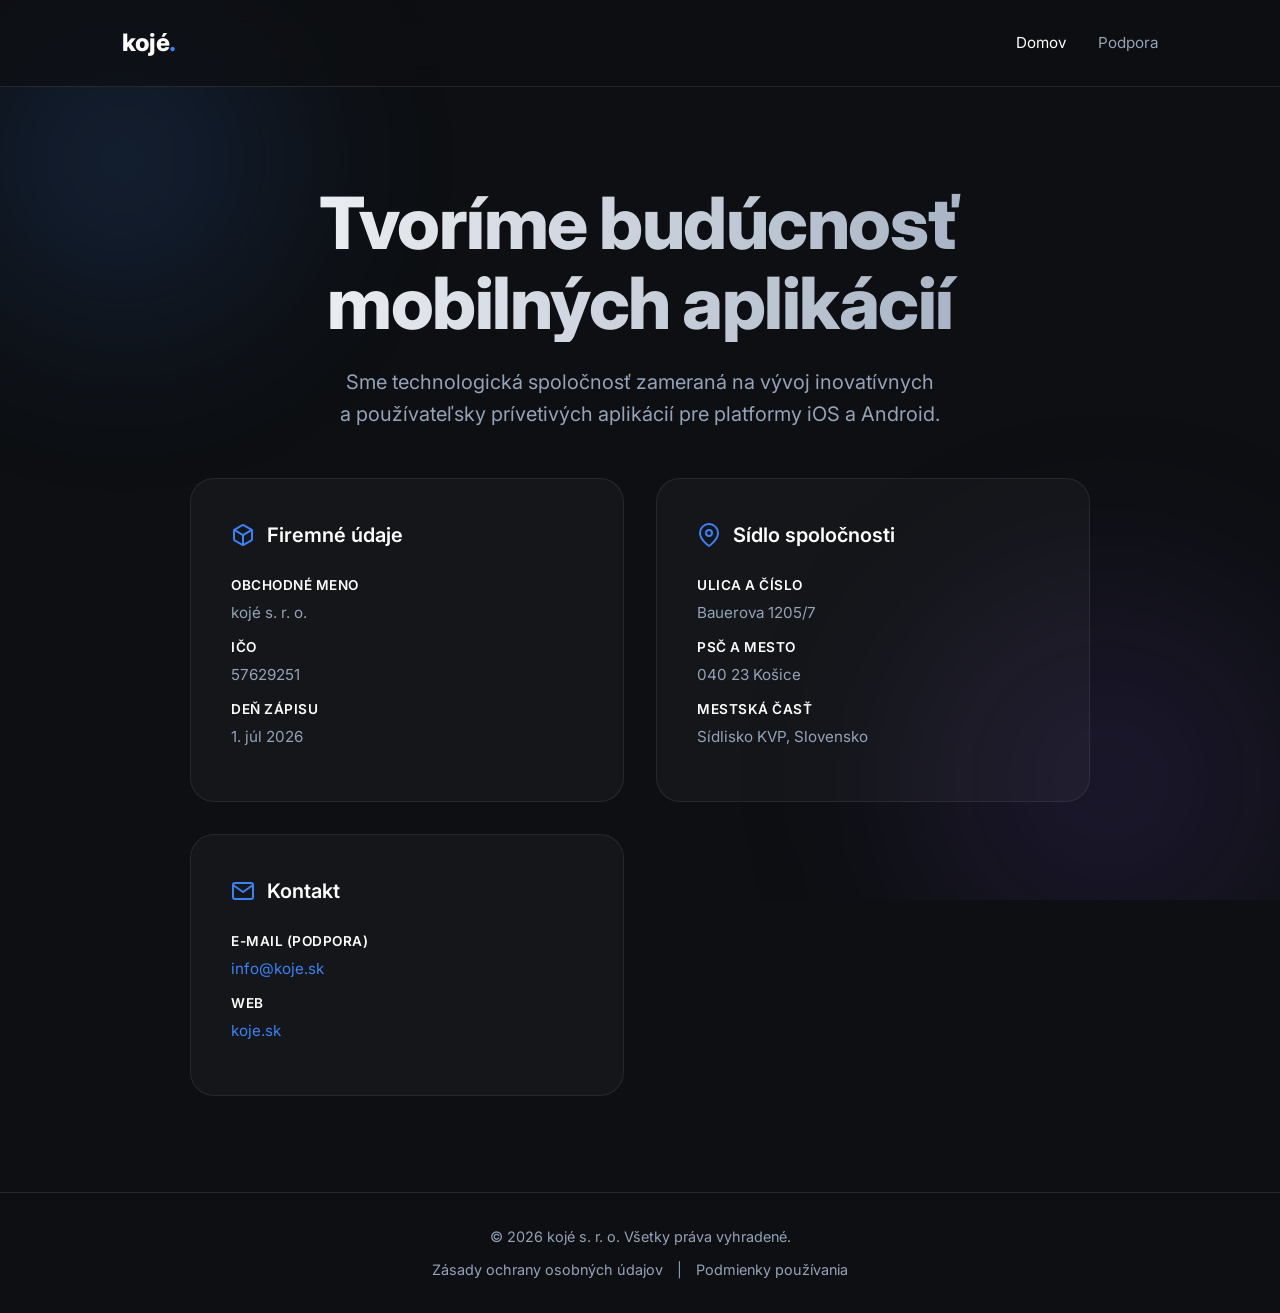
==== index.html @ fcf08380 "Initial commit with landing page and legal documents" ====
<!DOCTYPE html>
<html lang="sk">
<head>
    <meta charset="UTF-8">
    <meta name="viewport" content="width=device-width, initial-scale=1.0">
    <title>kojé s.r.o. | Vývoj inovatívnych mobilných aplikácií</title>
    <meta name="description" content="Sme technologická spoločnosť zameraná na vývoj inovatívnych mobilných aplikácií.">
    <link rel="stylesheet" href="css/style.css">
</head>
<body>
    <div class="bg-gradients">
        <div class="gradient-blob blob-1"></div>
        <div class="gradient-blob blob-2"></div>
    </div>

    <nav>
        <div class="container nav-content">
            <a href="/" class="logo">kojé<span>.</span></a>
            <div class="nav-links">
                <a href="/" class="active">Domov</a>
                <a href="support.html">Podpora</a>
            </div>
        </div>
    </nav>

    <main>
        <div class="container">
            <div class="hero">
                <h1>Tvoríme budúcnosť<br>mobilných aplikácií</h1>
                <p>Sme technologická spoločnosť zameraná na vývoj inovatívnych a používateľsky prívetivých aplikácií pre platformy iOS a Android.</p>
            </div>

            <div class="info-grid">
                <div class="glass-card">
                    <h3>
                        <svg width="24" height="24" viewBox="0 0 24 24" fill="none" stroke="currentColor" stroke-width="2" stroke-linecap="round" stroke-linejoin="round"><path d="M21 16V8a2 2 0 0 0-1-1.73l-7-4a2 2 0 0 0-2 0l-7 4A2 2 0 0 0 3 8v8a2 2 0 0 0 1 1.73l7 4a2 2 0 0 0 2 0l7-4A2 2 0 0 0 21 16z"></path><polyline points="3.27 6.96 12 12.01 20.73 6.96"></polyline><line x1="12" y1="22.08" x2="12" y2="12"></line></svg>
                        Firemné údaje
                    </h3>
                    <p><strong>Obchodné meno</strong> kojé s. r. o.</p>
                    <p><strong>IČO</strong> 57629251</p>
                    <p><strong>Deň zápisu</strong> 1. júl 2026</p>
                </div>

                <div class="glass-card">
                    <h3>
                        <svg width="24" height="24" viewBox="0 0 24 24" fill="none" stroke="currentColor" stroke-width="2" stroke-linecap="round" stroke-linejoin="round"><path d="M21 10c0 7-9 13-9 13s-9-6-9-13a9 9 0 0 1 18 0z"></path><circle cx="12" cy="10" r="3"></circle></svg>
                        Sídlo spoločnosti
                    </h3>
                    <p><strong>Ulica a číslo</strong> Bauerova 1205/7</p>
                    <p><strong>PSČ a mesto</strong> 040 23 Košice</p>
                    <p><strong>Mestská časť</strong> Sídlisko KVP, Slovensko</p>
                </div>

                <div class="glass-card">
                    <h3>
                        <svg width="24" height="24" viewBox="0 0 24 24" fill="none" stroke="currentColor" stroke-width="2" stroke-linecap="round" stroke-linejoin="round"><path d="M4 4h16c1.1 0 2 .9 2 2v12c0 1.1-.9 2-2 2H4c-1.1 0-2-.9-2-2V6c0-1.1.9-2 2-2z"></path><polyline points="22,6 12,13 2,6"></polyline></svg>
                        Kontakt
                    </h3>
                    <p><strong>E-mail (Podpora)</strong> <a href="mailto:info@koje.sk">info@koje.sk</a></p>
                    <p><strong>Web</strong> <a href="https://koje.sk">koje.sk</a></p>
                </div>
            </div>
        </div>
    </main>

    <footer>
        <div class="container">
            <p>&copy; 2026 kojé s. r. o. Všetky práva vyhradené.</p>
            <p style="margin-top: 10px;">
                <a href="privacy-policy.html" style="color: var(--text-muted); text-decoration: none; margin: 0 10px;">Zásady ochrany osobných údajov</a> | 
                <a href="terms-of-service.html" style="color: var(--text-muted); text-decoration: none; margin: 0 10px;">Podmienky používania</a>
            </p>
        </div>
    </footer>
</body>
</html>
---- css/style.css ----
@import url('https://fonts.googleapis.com/css2?family=Inter:wght@300;400;600;800&display=swap');

:root {
  --bg-color: #0d0f12;
  --text-color: #f1f5f9;
  --text-muted: #94a3b8;
  --primary-color: #3b82f6;
  --primary-hover: #2563eb;
  --card-bg: rgba(255, 255, 255, 0.03);
  --card-border: rgba(255, 255, 255, 0.08);
  --glass-bg: rgba(13, 15, 18, 0.7);
  --glass-border: rgba(255, 255, 255, 0.1);
}

* {
  margin: 0;
  padding: 0;
  box-sizing: border-box;
}

body {
  font-family: 'Inter', sans-serif;
  background-color: var(--bg-color);
  color: var(--text-color);
  line-height: 1.6;
  min-height: 100vh;
  display: flex;
  flex-direction: column;
  overflow-x: hidden;
  position: relative;
}

/* Background Gradients */
.bg-gradients {
  position: fixed;
  top: 0;
  left: 0;
  width: 100vw;
  height: 100vh;
  z-index: -1;
  overflow: hidden;
  pointer-events: none;
}

.gradient-blob {
  position: absolute;
  filter: blur(80px);
  opacity: 0.5;
  border-radius: 50%;
  animation: float 15s infinite ease-in-out alternate;
}

.blob-1 {
  top: -10%;
  left: -10%;
  width: 500px;
  height: 500px;
  background: radial-gradient(circle, rgba(59,130,246,0.4) 0%, rgba(13,15,18,0) 70%);
}

.blob-2 {
  bottom: -20%;
  right: -10%;
  width: 600px;
  height: 600px;
  background: radial-gradient(circle, rgba(139,92,246,0.3) 0%, rgba(13,15,18,0) 70%);
  animation-delay: -5s;
}

@keyframes float {
  0% { transform: translate(0, 0) scale(1); }
  50% { transform: translate(30px, 50px) scale(1.1); }
  100% { transform: translate(-20px, 20px) scale(0.9); }
}

/* Navigation */
nav {
  position: sticky;
  top: 0;
  z-index: 100;
  background: var(--glass-bg);
  backdrop-filter: blur(12px);
  -webkit-backdrop-filter: blur(12px);
  border-bottom: 1px solid var(--glass-border);
  padding: 1.5rem 0;
}

.container {
  width: 100%;
  max-width: 1100px;
  margin: 0 auto;
  padding: 0 2rem;
}

.nav-content {
  display: flex;
  justify-content: space-between;
  align-items: center;
}

.logo {
  font-size: 1.5rem;
  font-weight: 800;
  color: #fff;
  text-decoration: none;
  letter-spacing: -0.5px;
}

.logo span {
  color: var(--primary-color);
}

.nav-links {
  display: flex;
  gap: 2rem;
}

.nav-links a {
  color: var(--text-muted);
  text-decoration: none;
  font-size: 0.95rem;
  font-weight: 400;
  transition: color 0.3s ease;
}

.nav-links a:hover,
.nav-links a.active {
  color: #fff;
}

/* Main Content */
main {
  flex: 1;
  display: flex;
  flex-direction: column;
  justify-content: center;
  align-items: center;
  padding: 6rem 0;
  text-align: center;
}

.hero h1 {
  font-size: 4.5rem;
  font-weight: 800;
  line-height: 1.1;
  margin-bottom: 1.5rem;
  letter-spacing: -1.5px;
  background: linear-gradient(to right, #fff, #94a3b8);
  -webkit-background-clip: text;
  -webkit-text-fill-color: transparent;
  animation: fadeUp 0.8s ease forwards;
  opacity: 0;
  transform: translateY(20px);
}

.hero p {
  font-size: 1.25rem;
  color: var(--text-muted);
  max-width: 600px;
  margin: 0 auto 3rem auto;
  animation: fadeUp 0.8s ease 0.2s forwards;
  opacity: 0;
  transform: translateY(20px);
}

@keyframes fadeUp {
  to {
    opacity: 1;
    transform: translateY(0);
  }
}

/* Glass Cards */
.info-grid {
  display: grid;
  grid-template-columns: repeat(auto-fit, minmax(300px, 1fr));
  gap: 2rem;
  width: 100%;
  max-width: 900px;
  margin: 0 auto;
  animation: fadeUp 0.8s ease 0.4s forwards;
  opacity: 0;
  transform: translateY(20px);
}

.glass-card {
  background: var(--card-bg);
  backdrop-filter: blur(16px);
  -webkit-backdrop-filter: blur(16px);
  border: 1px solid var(--card-border);
  border-radius: 24px;
  padding: 2.5rem;
  text-align: left;
  transition: transform 0.3s ease, border-color 0.3s ease;
}

.glass-card:hover {
  transform: translateY(-5px);
  border-color: rgba(255, 255, 255, 0.2);
}

.glass-card h3 {
  font-size: 1.25rem;
  font-weight: 600;
  margin-bottom: 1.5rem;
  color: #fff;
  display: flex;
  align-items: center;
  gap: 0.75rem;
}

.glass-card h3 svg {
  color: var(--primary-color);
}

.glass-card p {
  color: var(--text-muted);
  margin-bottom: 0.75rem;
  font-size: 0.95rem;
  display: flex;
  flex-direction: column;
}

.glass-card p strong {
  color: #fff;
  font-weight: 600;
  font-size: 0.85rem;
  text-transform: uppercase;
  letter-spacing: 0.5px;
  margin-bottom: 0.25rem;
}

.glass-card a {
  color: var(--primary-color);
  text-decoration: none;
  transition: color 0.3s;
}

.glass-card a:hover {
  color: #60a5fa;
}

/* Document Pages (Privacy, Terms, Support) */
.document-content {
  max-width: 800px;
  margin: 0 auto;
  text-align: left;
  padding: 4rem 2rem;
  background: var(--card-bg);
  backdrop-filter: blur(16px);
  -webkit-backdrop-filter: blur(16px);
  border: 1px solid var(--card-border);
  border-radius: 24px;
  animation: fadeUp 0.6s ease forwards;
}

.document-content h1 {
  font-size: 2.5rem;
  margin-bottom: 1rem;
  color: #fff;
}

.document-content .last-updated {
  color: var(--text-muted);
  font-size: 0.9rem;
  margin-bottom: 3rem;
  display: block;
}

.document-content h2 {
  font-size: 1.5rem;
  color: #fff;
  margin: 2.5rem 0 1rem 0;
}

.document-content p, .document-content li {
  color: var(--text-muted);
  margin-bottom: 1rem;
  font-size: 1.05rem;
}

.document-content ul {
  padding-left: 1.5rem;
  margin-bottom: 1.5rem;
}

.document-content a {
  color: var(--primary-color);
  text-decoration: none;
}

.document-content a:hover {
  text-decoration: underline;
}

/* Footer */
footer {
  text-align: center;
  padding: 2rem 0;
  border-top: 1px solid var(--glass-border);
  color: var(--text-muted);
  font-size: 0.9rem;
  margin-top: auto;
}

/* Responsive */
@media (max-width: 768px) {
  .hero h1 { font-size: 3rem; }
  .nav-links { display: none; } /* Could add a hamburger, but simple for now */
  .info-grid { grid-template-columns: 1fr; }
}
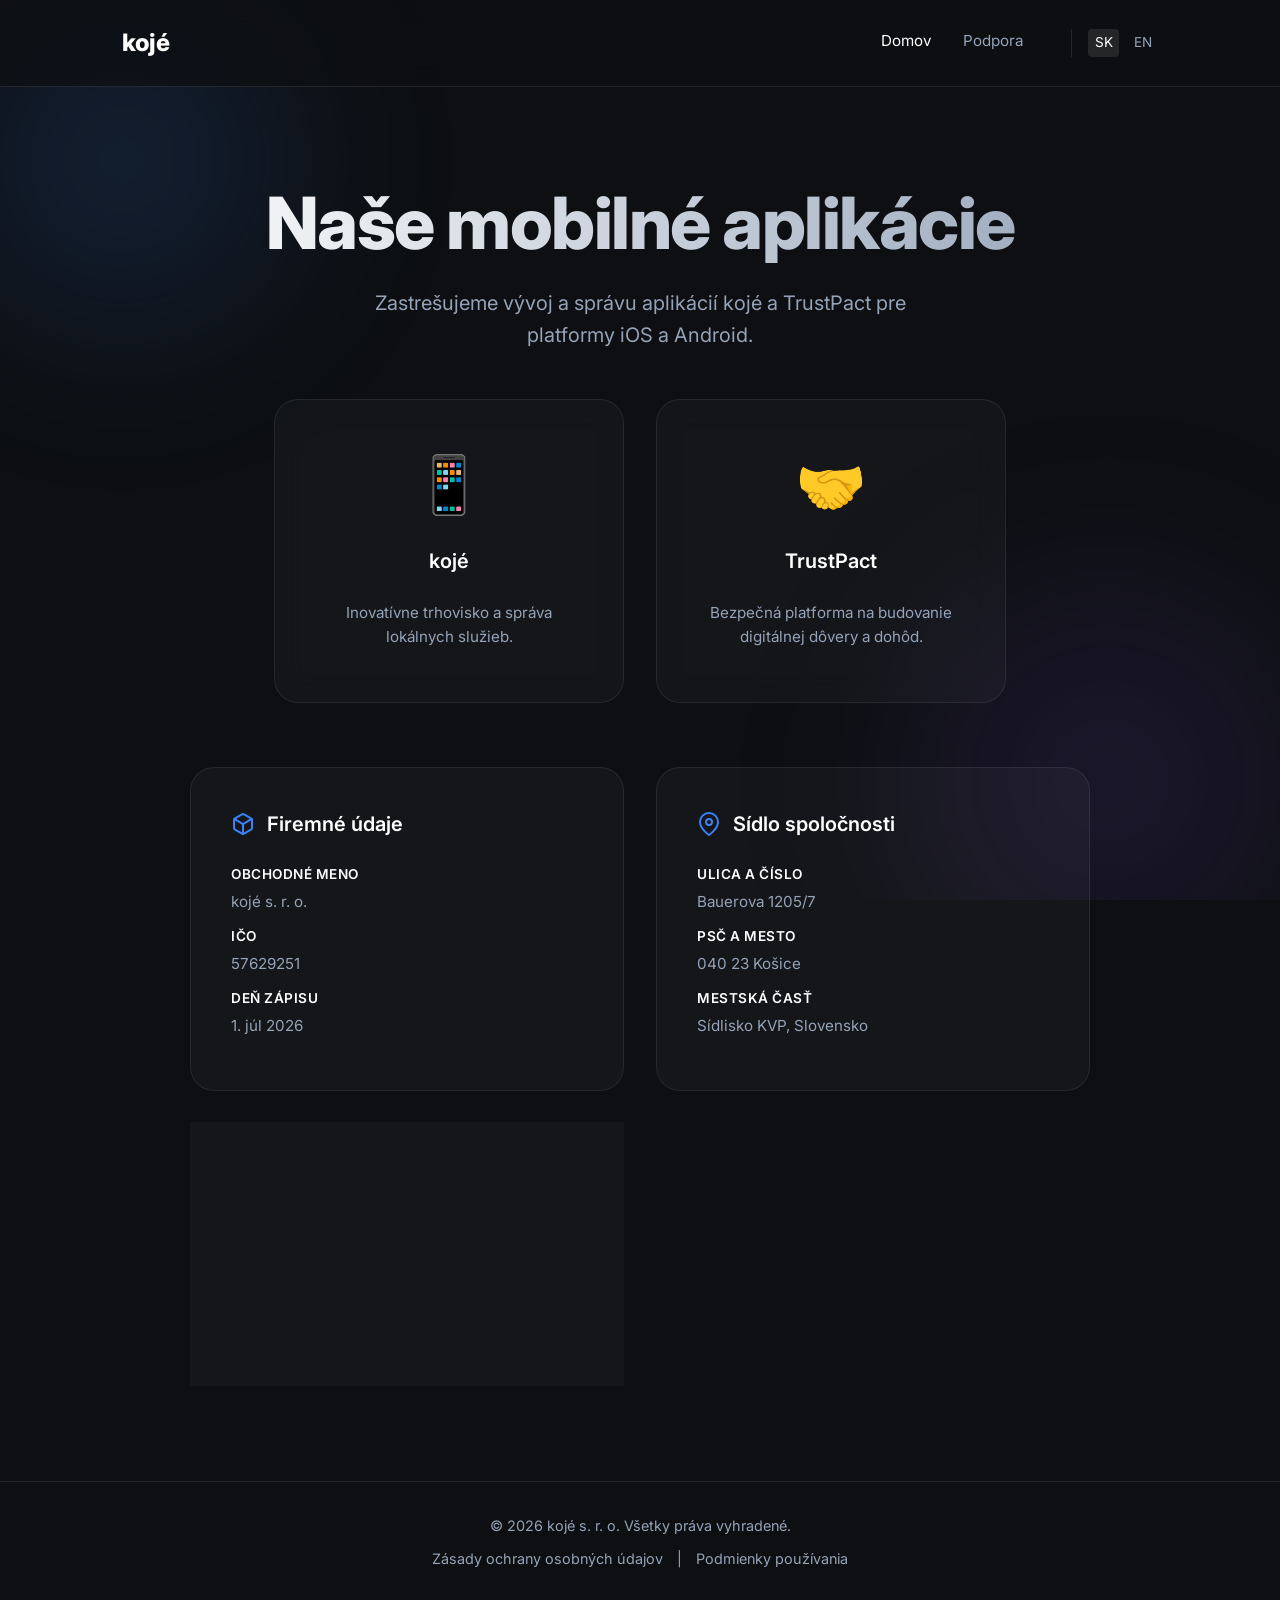
==== commit d5bcda72: "Update intro text and add apps section" ====
--- a/index.html
+++ b/index.html
@@ -1,5 +1,6 @@
 <!DOCTYPE html>
 <html lang="sk">
+
 <head>
     <meta charset="UTF-8">
     <meta name="viewport" content="width=device-width, initial-scale=1.0">
@@ -7,6 +8,7 @@
     <meta name="description" content="Sme technologická spoločnosť zameraná na vývoj inovatívnych mobilných aplikácií.">
     <link rel="stylesheet" href="css/style.css">
 </head>
+
 <body>
     <div class="bg-gradients">
         <div class="gradient-blob blob-1"></div>
@@ -15,10 +17,14 @@
 
     <nav>
         <div class="container nav-content">
-            <a href="/" class="logo">kojé<span>.</span></a>
+            <a href="/" class="logo">kojé</a>
             <div class="nav-links">
                 <a href="/" class="active">Domov</a>
                 <a href="support.html">Podpora</a>
+                <div class="lang-switch">
+                    <a href="/" class="active">SK</a>
+                    <a href="/en/">EN</a>
+                </div>
             </div>
         </div>
     </nav>
@@ -26,14 +32,34 @@
     <main>
         <div class="container">
             <div class="hero">
-                <h1>Tvoríme budúcnosť<br>mobilných aplikácií</h1>
-                <p>Sme technologická spoločnosť zameraná na vývoj inovatívnych a používateľsky prívetivých aplikácií pre platformy iOS a Android.</p>
+                <h1>Naše mobilné aplikácie</h1>
+                <p>Zastrešujeme vývoj a správu aplikácií kojé a TrustPact pre platformy iOS a Android.</p>
+            </div>
+
+            <div class="apps-grid" style="display: flex; flex-wrap: wrap; gap: 2rem; justify-content: center; margin-bottom: 4rem;">
+                <div class="glass-card" style="text-align: center; flex: 1; min-width: 250px; max-width: 350px;">
+                    <div style="font-size: 3.5rem; margin-bottom: 1rem;">📱</div>
+                    <h3 style="justify-content: center; color: #fff;">kojé</h3>
+                    <p>Inovatívne trhovisko a správa lokálnych služieb.</p>
+                </div>
+                <div class="glass-card" style="text-align: center; flex: 1; min-width: 250px; max-width: 350px;">
+                    <div style="font-size: 3.5rem; margin-bottom: 1rem;">🤝</div>
+                    <h3 style="justify-content: center; color: #fff;">TrustPact</h3>
+                    <p>Bezpečná platforma na budovanie digitálnej dôvery a dohôd.</p>
+                </div>
             </div>
 
             <div class="info-grid">
                 <div class="glass-card">
                     <h3>
-                        <svg width="24" height="24" viewBox="0 0 24 24" fill="none" stroke="currentColor" stroke-width="2" stroke-linecap="round" stroke-linejoin="round"><path d="M21 16V8a2 2 0 0 0-1-1.73l-7-4a2 2 0 0 0-2 0l-7 4A2 2 0 0 0 3 8v8a2 2 0 0 0 1 1.73l7 4a2 2 0 0 0 2 0l7-4A2 2 0 0 0 21 16z"></path><polyline points="3.27 6.96 12 12.01 20.73 6.96"></polyline><line x1="12" y1="22.08" x2="12" y2="12"></line></svg>
+                        <svg width="24" height="24" viewBox="0 0 24 24" fill="none" stroke="currentColor"
+                            stroke-width="2" stroke-linecap="round" stroke-linejoin="round">
+                            <path
+                                d="M21 16V8a2 2 0 0 0-1-1.73l-7-4a2 2 0 0 0-2 0l-7 4A2 2 0 0 0 3 8v8a2 2 0 0 0 1 1.73l7 4a2 2 0 0 0 2 0l7-4A2 2 0 0 0 21 16z">
+                            </path>
+                            <polyline points="3.27 6.96 12 12.01 20.73 6.96"></polyline>
+                            <line x1="12" y1="22.08" x2="12" y2="12"></line>
+                        </svg>
                         Firemné údaje
                     </h3>
                     <p><strong>Obchodné meno</strong> kojé s. r. o.</p>
@@ -43,7 +69,11 @@
 
                 <div class="glass-card">
                     <h3>
-                        <svg width="24" height="24" viewBox="0 0 24 24" fill="none" stroke="currentColor" stroke-width="2" stroke-linecap="round" stroke-linejoin="round"><path d="M21 10c0 7-9 13-9 13s-9-6-9-13a9 9 0 0 1 18 0z"></path><circle cx="12" cy="10" r="3"></circle></svg>
+                        <svg width="24" height="24" viewBox="0 0 24 24" fill="none" stroke="currentColor"
+                            stroke-width="2" stroke-linecap="round" stroke-linejoin="round">
+                            <path d="M21 10c0 7-9 13-9 13s-9-6-9-13a9 9 0 0 1 18 0z"></path>
+                            <circle cx="12" cy="10" r="3"></circle>
+                        </svg>
                         Sídlo spoločnosti
                     </h3>
                     <p><strong>Ulica a číslo</strong> Bauerova 1205/7</p>
@@ -53,7 +83,12 @@
 
                 <div class="glass-card">
                     <h3>
-                        <svg width="24" height="24" viewBox="0 0 24 24" fill="none" stroke="currentColor" stroke-width="2" stroke-linecap="round" stroke-linejoin="round"><path d="M4 4h16c1.1 0 2 .9 2 2v12c0 1.1-.9 2-2 2H4c-1.1 0-2-.9-2-2V6c0-1.1.9-2 2-2z"></path><polyline points="22,6 12,13 2,6"></polyline></svg>
+                        <svg width="24" height="24" viewBox="0 0 24 24" fill="none" stroke="currentColor"
+                            stroke-width="2" stroke-linecap="round" stroke-linejoin="round">
+                            <path d="M4 4h16c1.1 0 2 .9 2 2v12c0 1.1-.9 2-2 2H4c-1.1 0-2-.9-2-2V6c0-1.1.9-2 2-2z">
+                            </path>
+                            <polyline points="22,6 12,13 2,6"></polyline>
+                        </svg>
                         Kontakt
                     </h3>
                     <p><strong>E-mail (Podpora)</strong> <a href="mailto:info@koje.sk">info@koje.sk</a></p>
@@ -67,10 +102,14 @@
         <div class="container">
             <p>&copy; 2026 kojé s. r. o. Všetky práva vyhradené.</p>
             <p style="margin-top: 10px;">
-                <a href="privacy-policy.html" style="color: var(--text-muted); text-decoration: none; margin: 0 10px;">Zásady ochrany osobných údajov</a> | 
-                <a href="terms-of-service.html" style="color: var(--text-muted); text-decoration: none; margin: 0 10px;">Podmienky používania</a>
+                <a href="privacy-policy.html"
+                    style="color: var(--text-muted); text-decoration: none; margin: 0 10px;">Zásady ochrany osobných
+                    údajov</a> |
+                <a href="terms-of-service.html"
+                    style="color: var(--text-muted); text-decoration: none; margin: 0 10px;">Podmienky používania</a>
             </p>
         </div>
     </footer>
 </body>
-</html>
+
+</html>
--- a/css/style.css
+++ b/css/style.css
@@ -125,6 +125,28 @@
 
 .nav-links a:hover,
 .nav-links a.active {
+  color: #fff;
+}
+
+.lang-switch {
+  display: inline-flex;
+  align-items: center;
+  gap: 0.5rem;
+  margin-left: 1rem;
+  color: var(--text-muted);
+  font-size: 0.85rem;
+  border-left: 1px solid var(--glass-border);
+  padding-left: 1rem;
+}
+
+.lang-switch a {
+  font-size: 0.85rem;
+  padding: 0.2rem 0.4rem;
+  border-radius: 4px;
+}
+
+.lang-switch a.active {
+  background: rgba(255, 255, 255, 0.1);
   color: #fff;
 }
 
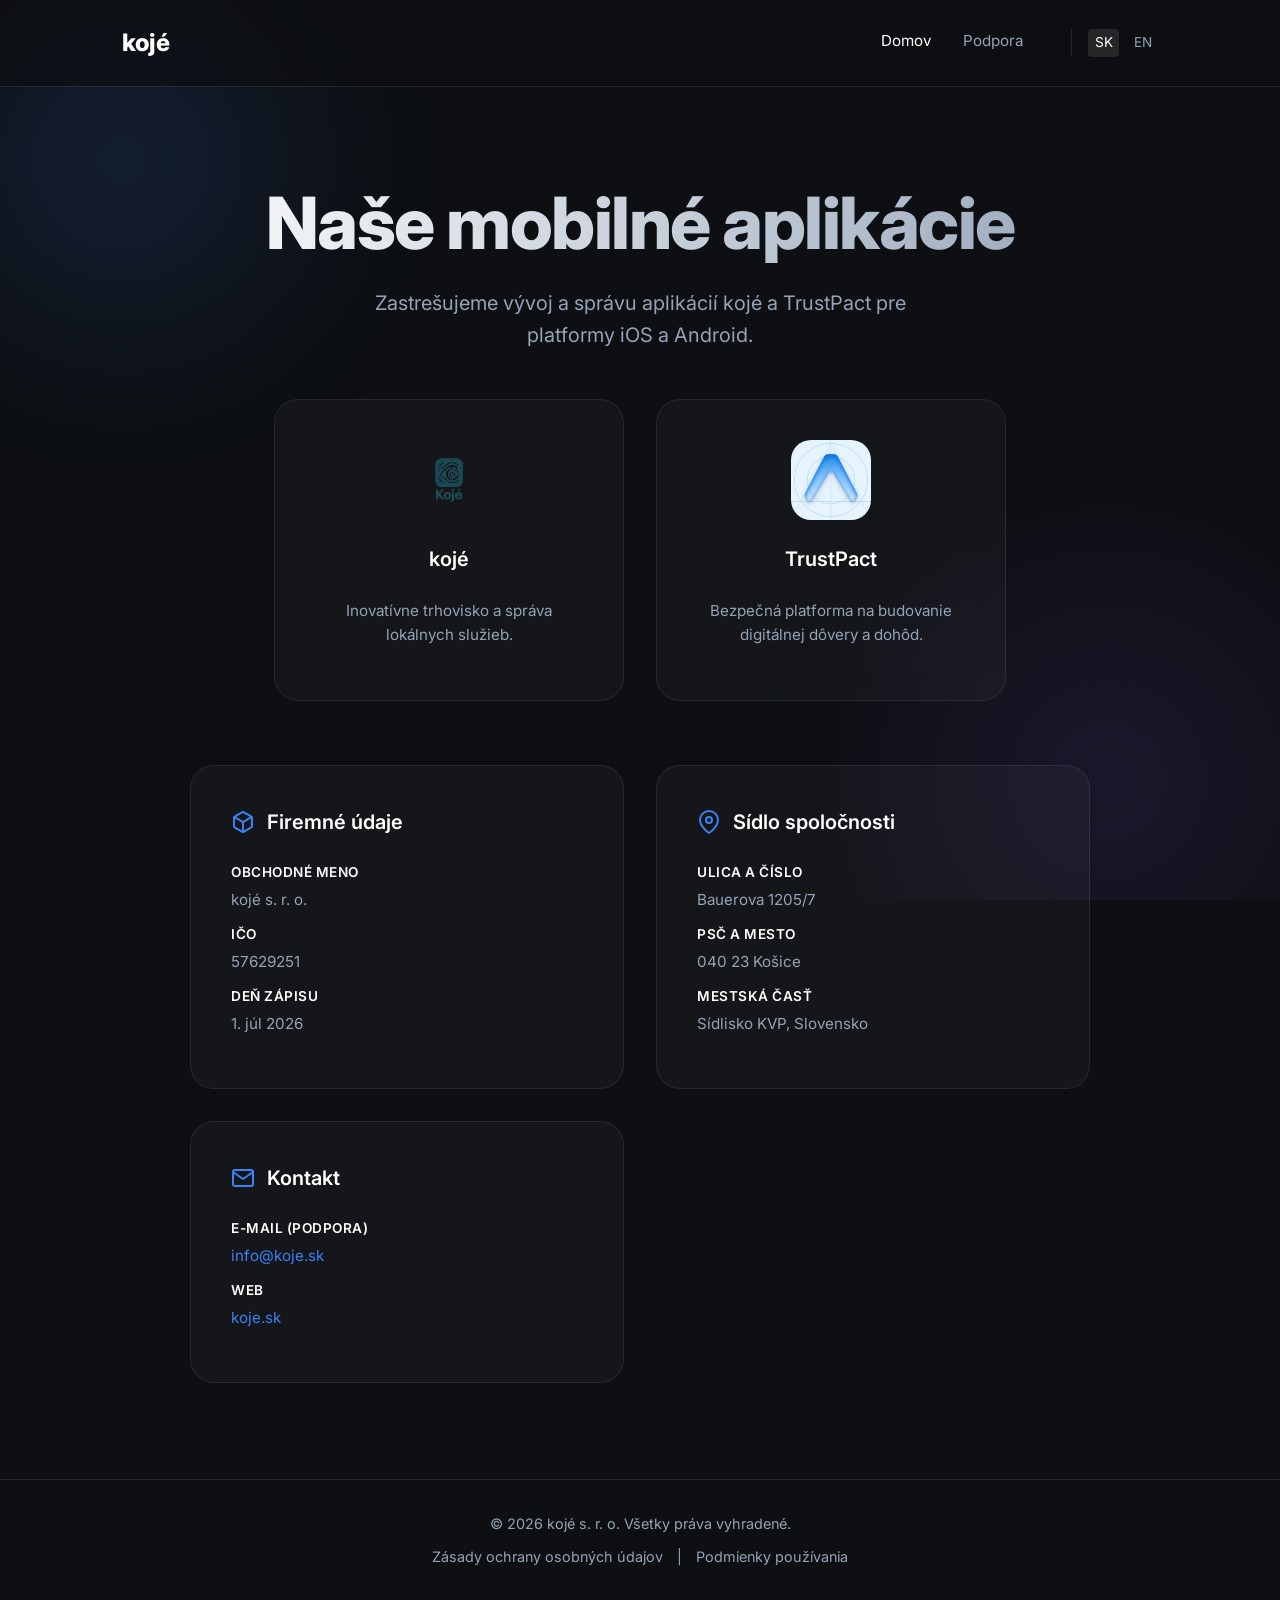
==== commit df7c910e: "Add app logos" ====
--- a/index.html
+++ b/index.html
@@ -38,12 +38,12 @@
 
             <div class="apps-grid" style="display: flex; flex-wrap: wrap; gap: 2rem; justify-content: center; margin-bottom: 4rem;">
                 <div class="glass-card" style="text-align: center; flex: 1; min-width: 250px; max-width: 350px;">
-                    <div style="font-size: 3.5rem; margin-bottom: 1rem;">📱</div>
+                    <div style="margin-bottom: 1rem;"><img src="images/koje-logo.png" alt="kojé logo" style="width: 80px; height: 80px; border-radius: 20px; object-fit: cover;"></div>
                     <h3 style="justify-content: center; color: #fff;">kojé</h3>
                     <p>Inovatívne trhovisko a správa lokálnych služieb.</p>
                 </div>
                 <div class="glass-card" style="text-align: center; flex: 1; min-width: 250px; max-width: 350px;">
-                    <div style="font-size: 3.5rem; margin-bottom: 1rem;">🤝</div>
+                    <div style="margin-bottom: 1rem;"><img src="images/trustpact-logo.png" alt="TrustPact logo" style="width: 80px; height: 80px; border-radius: 20px; object-fit: cover;"></div>
                     <h3 style="justify-content: center; color: #fff;">TrustPact</h3>
                     <p>Bezpečná platforma na budovanie digitálnej dôvery a dohôd.</p>
                 </div>
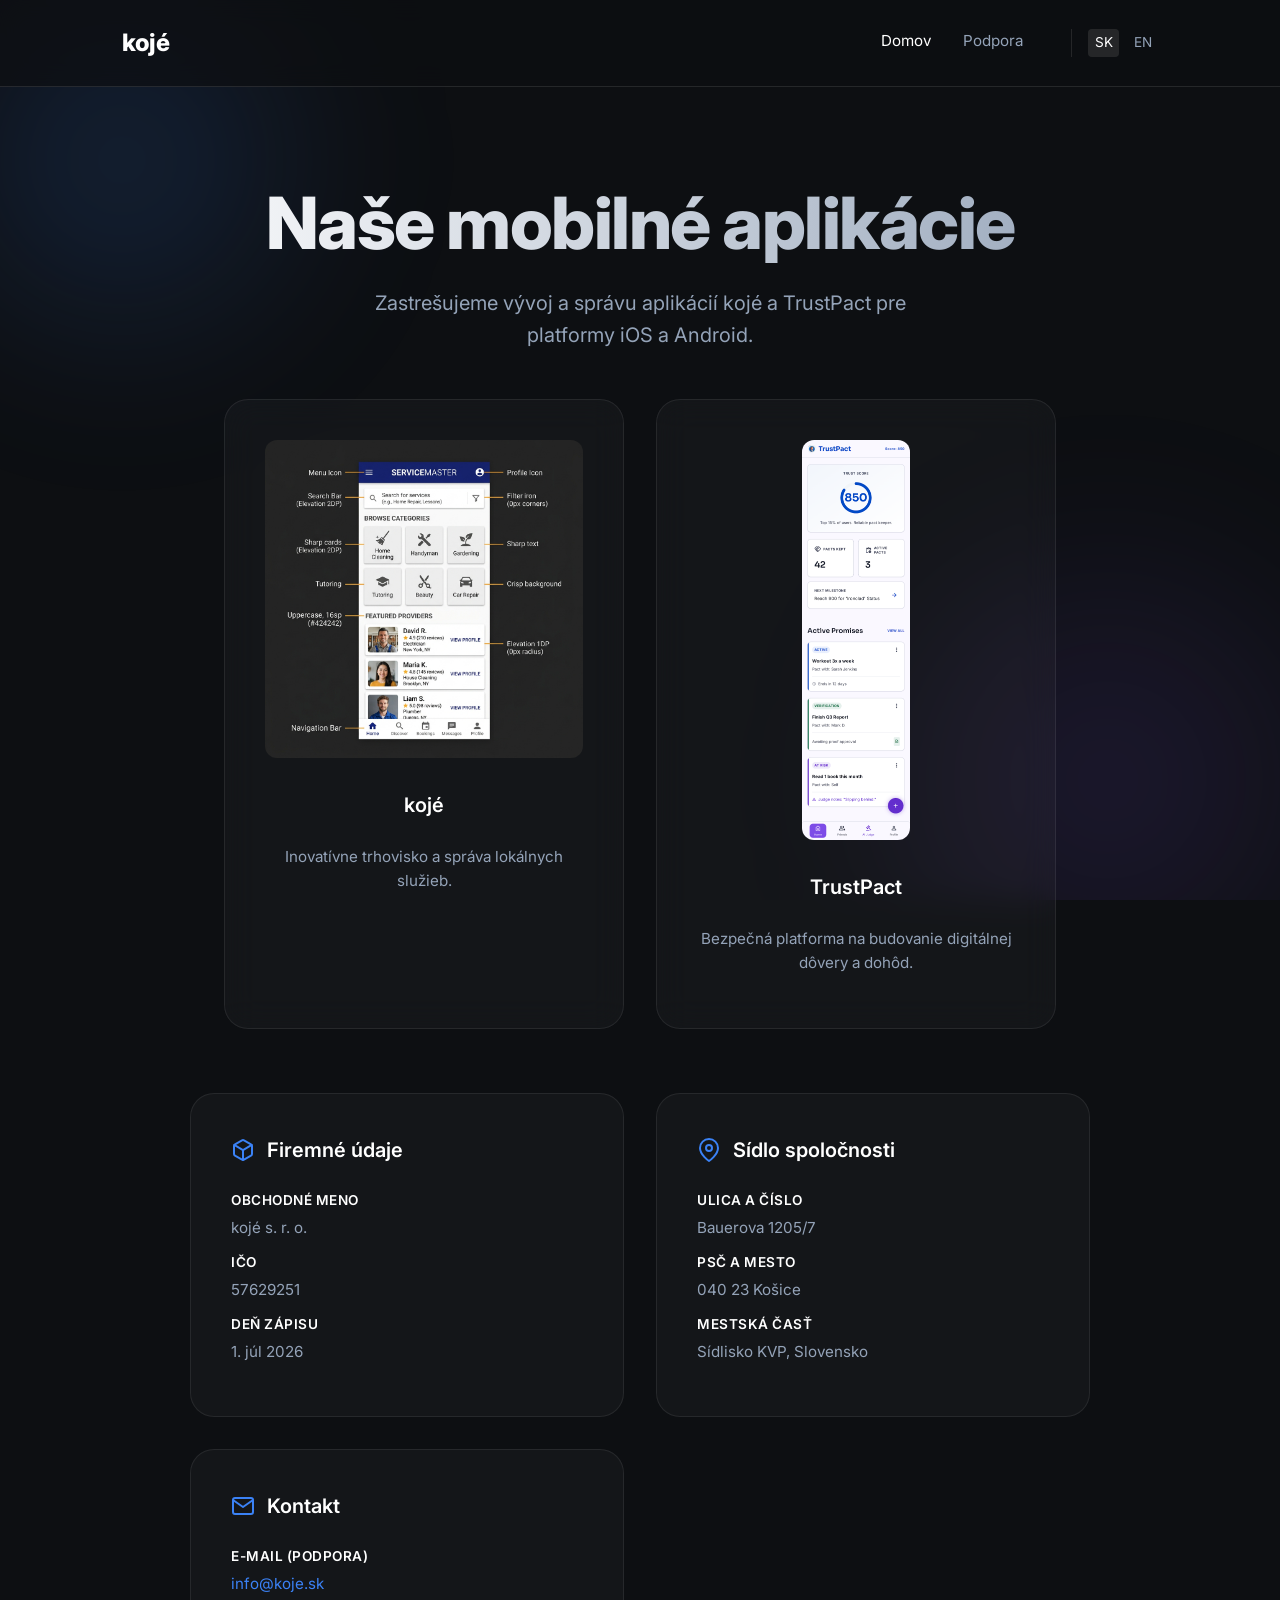
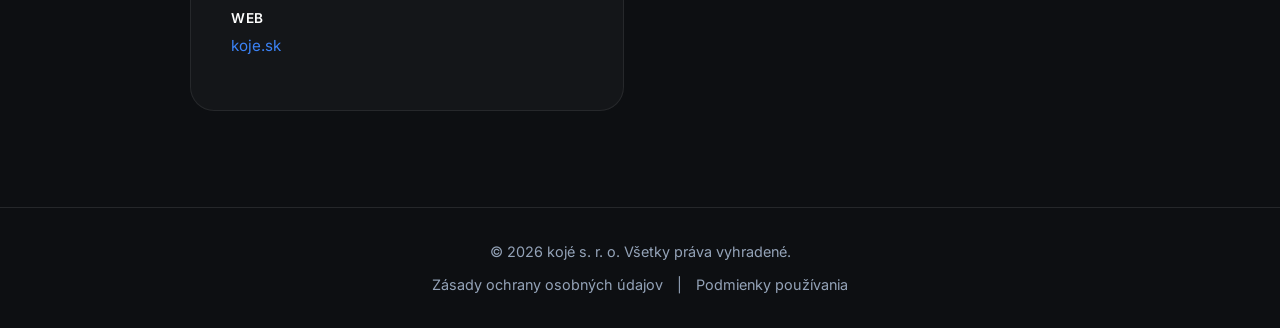
==== commit 60345993: "Replace app logos with screenshots" ====
--- a/index.html
+++ b/index.html
@@ -37,13 +37,13 @@
             </div>
 
             <div class="apps-grid" style="display: flex; flex-wrap: wrap; gap: 2rem; justify-content: center; margin-bottom: 4rem;">
-                <div class="glass-card" style="text-align: center; flex: 1; min-width: 250px; max-width: 350px;">
-                    <div style="margin-bottom: 1rem;"><img src="images/koje-logo.png" alt="kojé logo" style="width: 80px; height: 80px; border-radius: 20px; object-fit: cover;"></div>
+                <div class="glass-card" style="text-align: center; flex: 1; min-width: 280px; max-width: 400px;">
+                    <div style="margin-bottom: 1.5rem;"><img src="images/koje-screen.png" alt="kojé screenshot" style="max-height: 400px; width: auto; max-width: 100%; border-radius: 12px; object-fit: contain;"></div>
                     <h3 style="justify-content: center; color: #fff;">kojé</h3>
                     <p>Inovatívne trhovisko a správa lokálnych služieb.</p>
                 </div>
-                <div class="glass-card" style="text-align: center; flex: 1; min-width: 250px; max-width: 350px;">
-                    <div style="margin-bottom: 1rem;"><img src="images/trustpact-logo.png" alt="TrustPact logo" style="width: 80px; height: 80px; border-radius: 20px; object-fit: cover;"></div>
+                <div class="glass-card" style="text-align: center; flex: 1; min-width: 280px; max-width: 400px;">
+                    <div style="margin-bottom: 1.5rem;"><img src="images/trustpact-screen.png" alt="TrustPact screenshot" style="max-height: 400px; width: auto; max-width: 100%; border-radius: 12px; object-fit: contain;"></div>
                     <h3 style="justify-content: center; color: #fff;">TrustPact</h3>
                     <p>Bezpečná platforma na budovanie digitálnej dôvery a dohôd.</p>
                 </div>
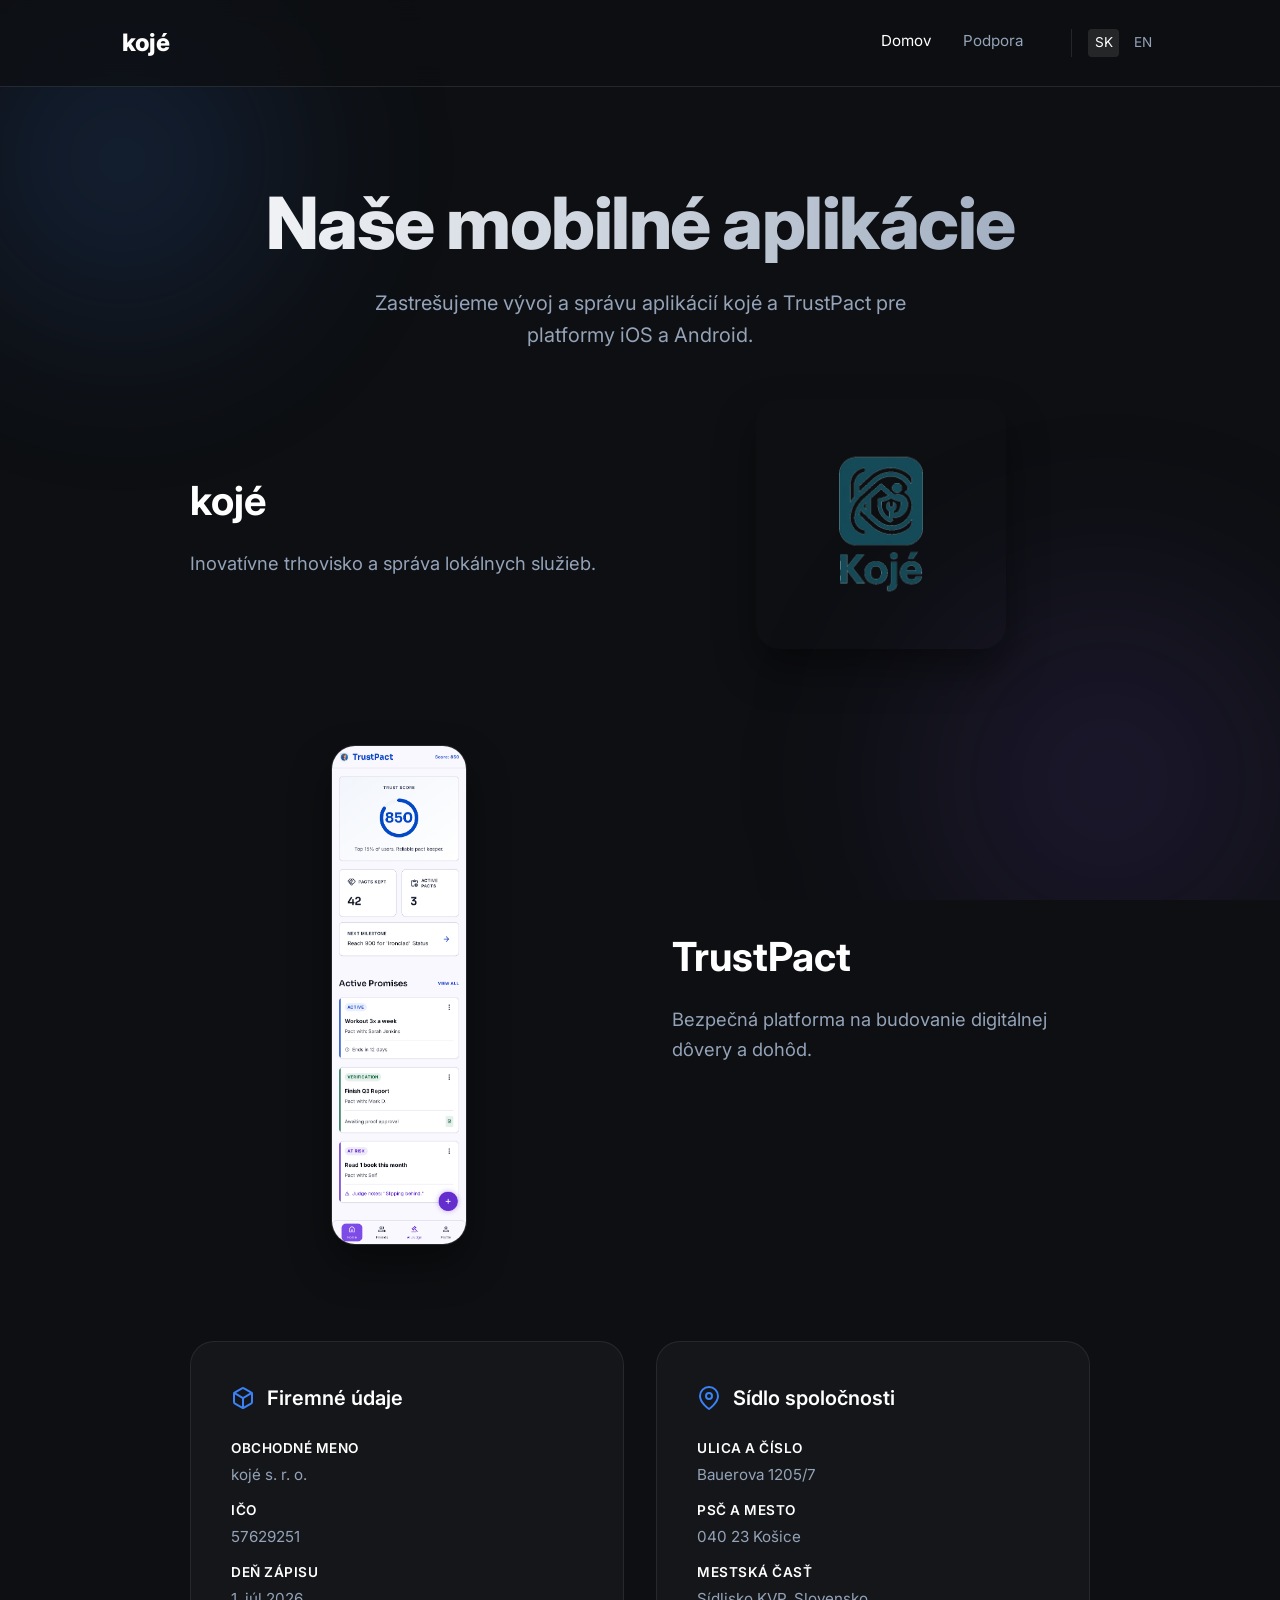
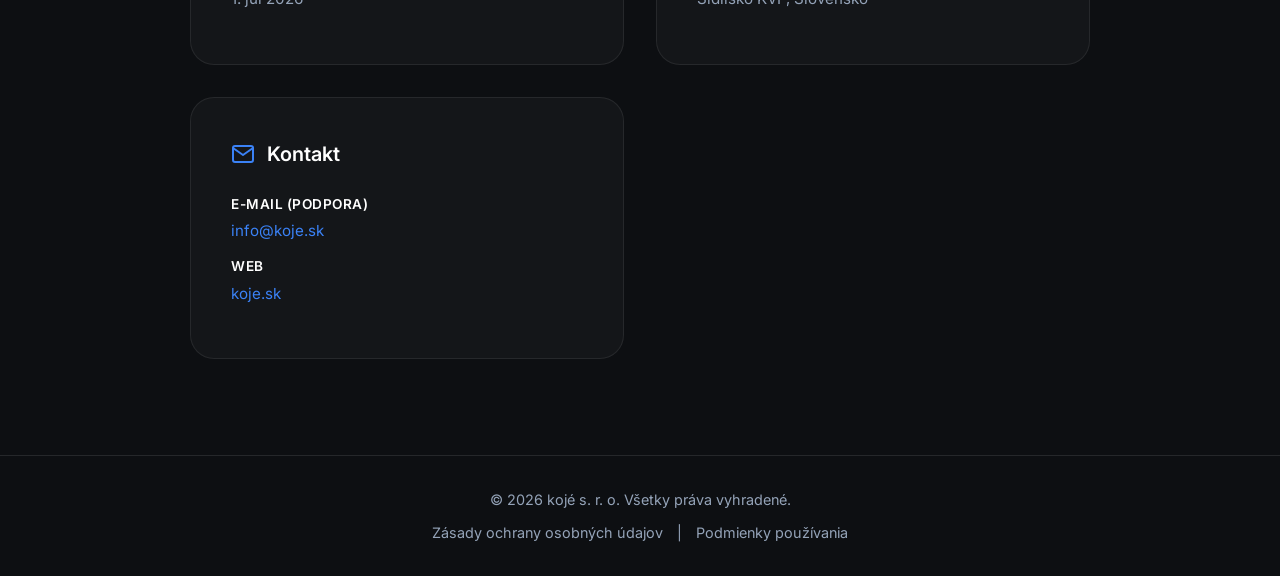
==== commit 2450b556: "Redesign apps section to 2 columns and revert koje image" ====
--- a/index.html
+++ b/index.html
@@ -36,16 +36,25 @@
                 <p>Zastrešujeme vývoj a správu aplikácií kojé a TrustPact pre platformy iOS a Android.</p>
             </div>
 
-            <div class="apps-grid" style="display: flex; flex-wrap: wrap; gap: 2rem; justify-content: center; margin-bottom: 4rem;">
-                <div class="glass-card" style="text-align: center; flex: 1; min-width: 280px; max-width: 400px;">
-                    <div style="margin-bottom: 1.5rem;"><img src="images/koje-screen.png" alt="kojé screenshot" style="max-height: 400px; width: auto; max-width: 100%; border-radius: 12px; object-fit: contain;"></div>
-                    <h3 style="justify-content: center; color: #fff;">kojé</h3>
-                    <p>Inovatívne trhovisko a správa lokálnych služieb.</p>
+            <div class="apps-section" style="width: 100%; max-width: 900px; margin: 0 auto 6rem auto;">
+                <div class="app-feature" style="display: flex; align-items: center; gap: 4rem; margin-bottom: 6rem; flex-wrap: wrap;">
+                    <div style="flex: 1; min-width: 300px; text-align: left;">
+                        <h2 style="font-size: 2.5rem; margin-bottom: 1rem; color: #fff;">kojé</h2>
+                        <p style="font-size: 1.15rem; color: var(--text-muted);">Inovatívne trhovisko a správa lokálnych služieb.</p>
+                    </div>
+                    <div style="flex: 1; min-width: 300px; display: flex; justify-content: center;">
+                        <img src="images/koje-logo.png" alt="kojé logo" style="width: 250px; height: 250px; border-radius: 24px; object-fit: contain; box-shadow: 0 20px 40px rgba(0,0,0,0.4);">
+                    </div>
                 </div>
-                <div class="glass-card" style="text-align: center; flex: 1; min-width: 280px; max-width: 400px;">
-                    <div style="margin-bottom: 1.5rem;"><img src="images/trustpact-screen.png" alt="TrustPact screenshot" style="max-height: 400px; width: auto; max-width: 100%; border-radius: 12px; object-fit: contain;"></div>
-                    <h3 style="justify-content: center; color: #fff;">TrustPact</h3>
-                    <p>Bezpečná platforma na budovanie digitálnej dôvery a dohôd.</p>
+
+                <div class="app-feature" style="display: flex; align-items: center; gap: 4rem; margin-bottom: 2rem; flex-wrap: wrap-reverse;">
+                    <div style="flex: 1; min-width: 300px; display: flex; justify-content: center;">
+                        <img src="images/trustpact-screen.png" alt="TrustPact screenshot" style="max-height: 500px; width: auto; max-width: 100%; border-radius: 24px; object-fit: contain; box-shadow: 0 20px 40px rgba(0,0,0,0.4); border: 1px solid var(--glass-border);">
+                    </div>
+                    <div style="flex: 1; min-width: 300px; text-align: left;">
+                        <h2 style="font-size: 2.5rem; margin-bottom: 1rem; color: #fff;">TrustPact</h2>
+                        <p style="font-size: 1.15rem; color: var(--text-muted);">Bezpečná platforma na budovanie digitálnej dôvery a dohôd.</p>
+                    </div>
                 </div>
             </div>
 
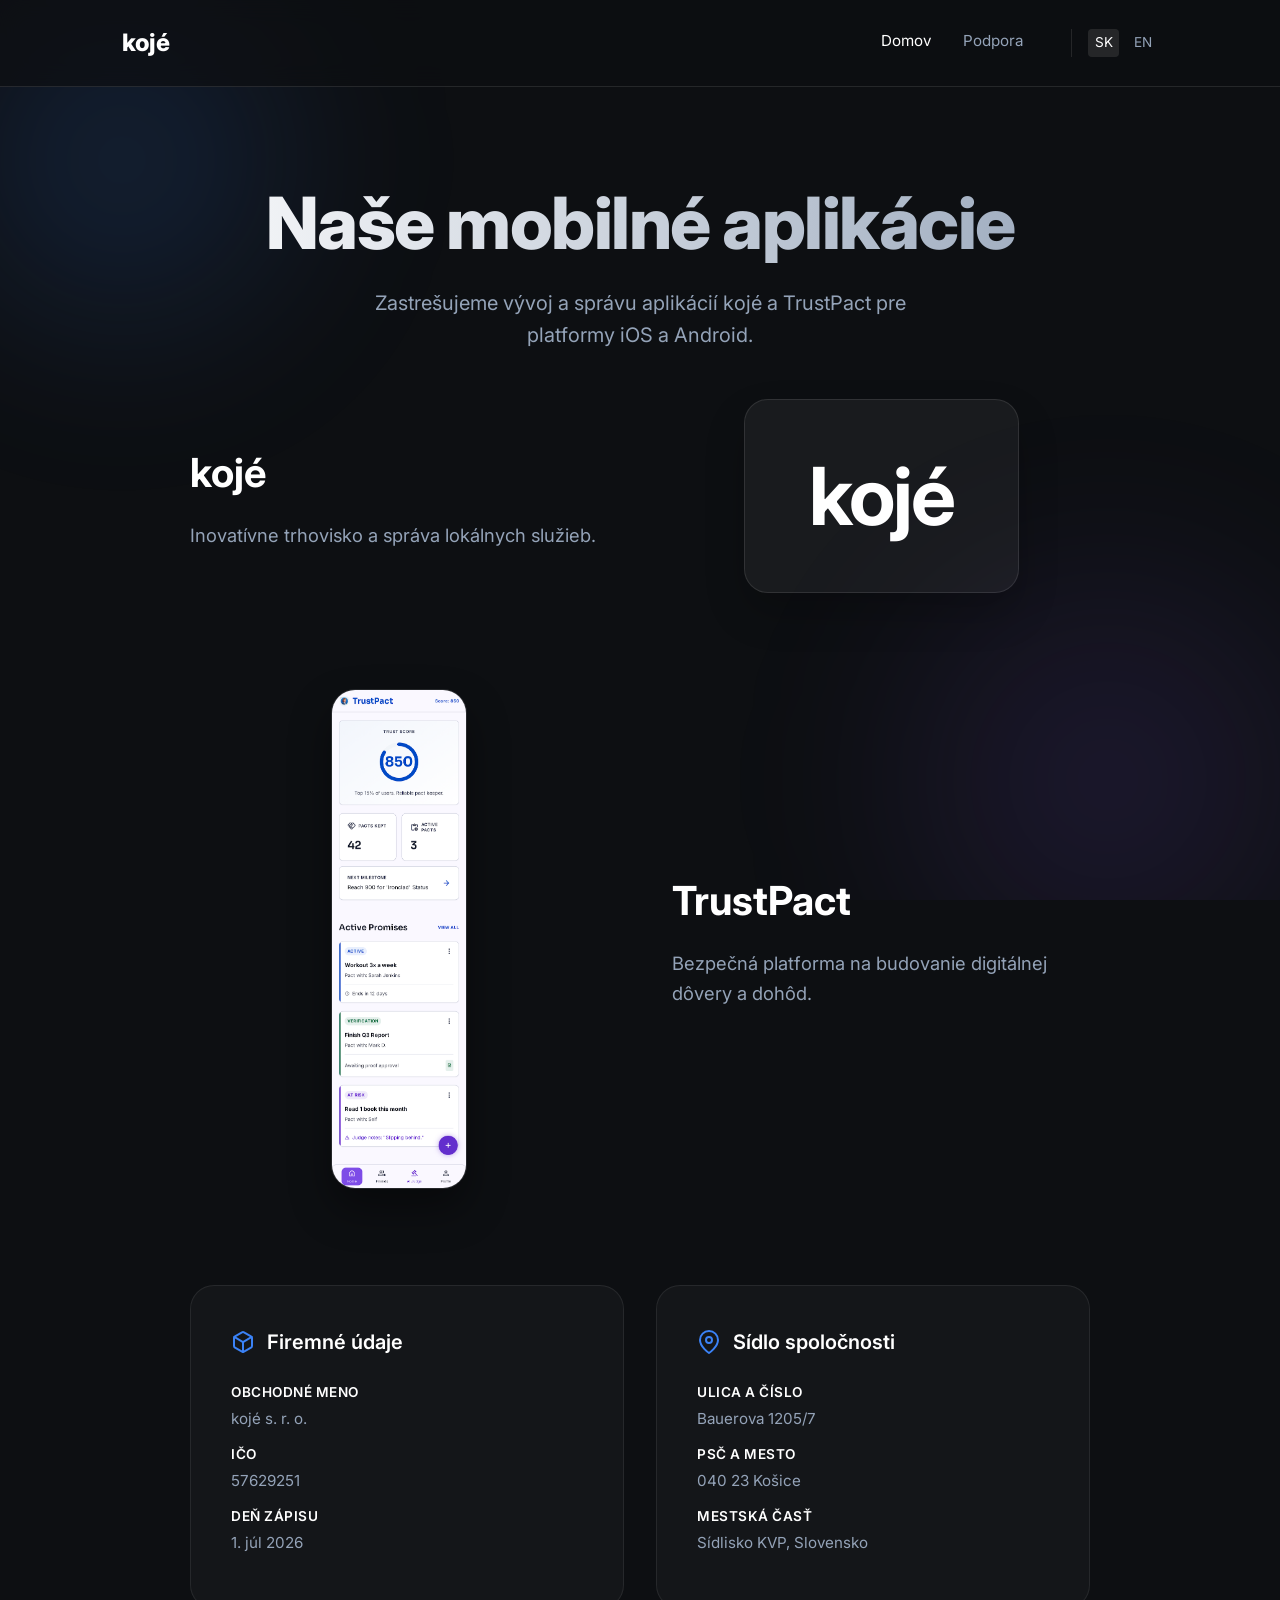
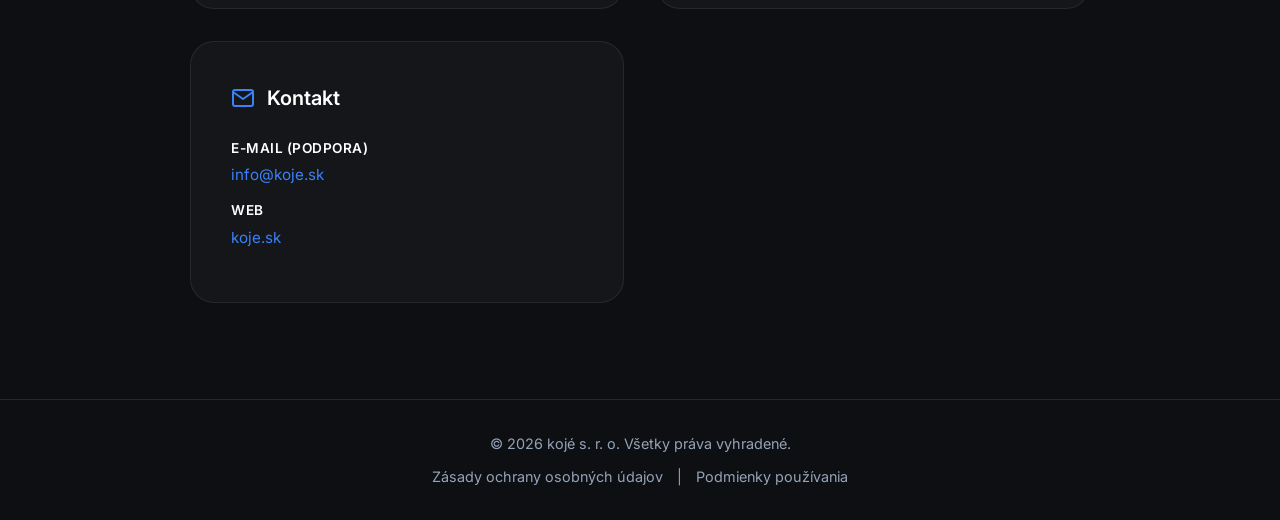
==== commit 31b8d5fc: "Replace koje image with styled text" ====
--- a/index.html
+++ b/index.html
@@ -42,8 +42,8 @@
                         <h2 style="font-size: 2.5rem; margin-bottom: 1rem; color: #fff;">kojé</h2>
                         <p style="font-size: 1.15rem; color: var(--text-muted);">Inovatívne trhovisko a správa lokálnych služieb.</p>
                     </div>
-                    <div style="flex: 1; min-width: 300px; display: flex; justify-content: center;">
-                        <img src="images/koje-logo.png" alt="kojé logo" style="width: 250px; height: 250px; border-radius: 24px; object-fit: contain; box-shadow: 0 20px 40px rgba(0,0,0,0.4);">
+                    <div style="flex: 1; min-width: 300px; display: flex; justify-content: center; align-items: center;">
+                        <div style="font-size: 5rem; font-weight: bold; color: #fff; letter-spacing: -2px; padding: 2rem 4rem; background: rgba(255,255,255,0.05); border-radius: 24px; box-shadow: 0 20px 40px rgba(0,0,0,0.2); border: 1px solid var(--glass-border);">kojé</div>
                     </div>
                 </div>
 
